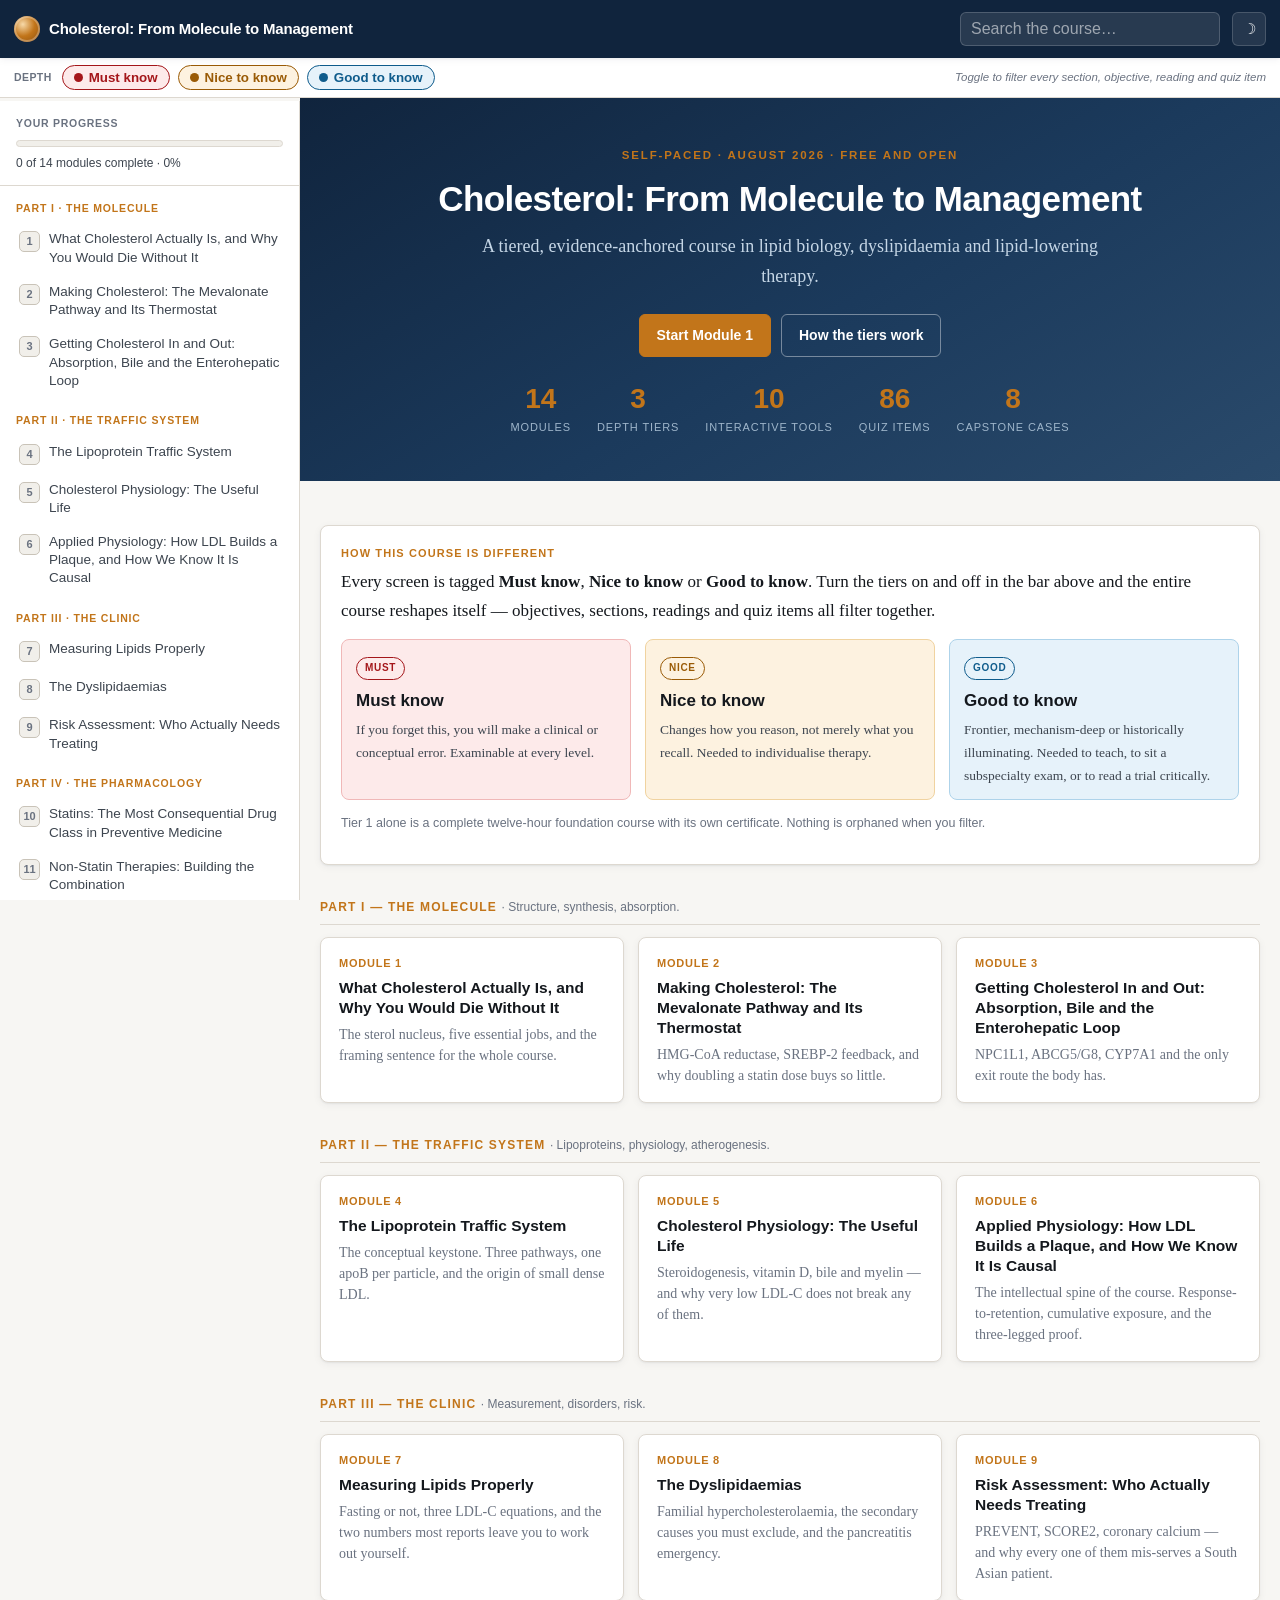
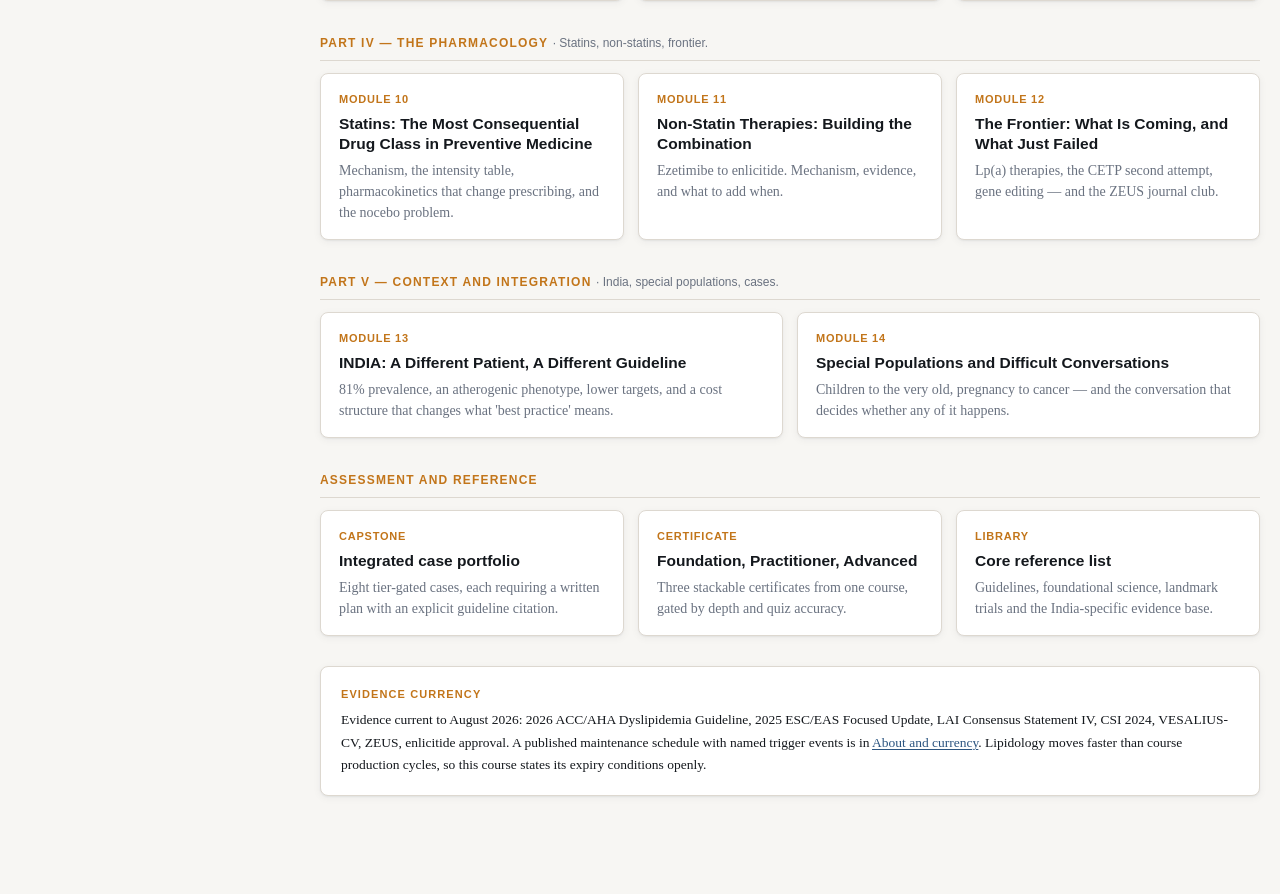
==== index.html @ 5ceced8b "Publish cholesterol MOOC" ====
<!DOCTYPE html>
<html lang="en" data-theme="light">
<head>
<meta charset="utf-8">
<meta name="viewport" content="width=device-width, initial-scale=1, viewport-fit=cover">
<title>Cholesterol: From Molecule to Management</title>
<meta name="description" content="A tiered, evidence-anchored course in lipid biology, dyslipidaemia and lipid-lowering therapy. Global core with a dedicated India module. Evidence current to August 2026.">
<meta name="theme-color" content="#10243d" media="(prefers-color-scheme: light)">
<meta name="theme-color" content="#0b1622" media="(prefers-color-scheme: dark)">

<!-- Installable web app -->
<link rel="manifest" href="manifest.webmanifest">
<meta name="mobile-web-app-capable" content="yes">
<meta name="apple-mobile-web-app-capable" content="yes">
<meta name="apple-mobile-web-app-status-bar-style" content="black-translucent">
<meta name="apple-mobile-web-app-title" content="Cholesterol">
<link rel="apple-touch-icon" href="icon.svg">

<!-- Open Graph: makes shared links render properly in WhatsApp, Telegram, LinkedIn -->
<meta property="og:type" content="website">
<meta property="og:title" content="Cholesterol: From Molecule to Management">
<meta property="og:description" content="From the mevalonate pathway to the 2026 ACC/AHA guideline. Three depth tiers in one course. Free, open, works offline.">
<meta name="twitter:card" content="summary">

<link rel="icon" href="icon.svg" type="image/svg+xml">
<link rel="stylesheet" href="assets/style.css">
</head>
<body>

<header class="hdr">
  <button class="icon-btn" id="menuBtn" aria-label="Open course menu">&#9776;</button>
  <a class="hdr-brand" href="#/">
    <span class="mark" aria-hidden="true"></span>
    <span class="full">Cholesterol: From Molecule to Management</span>
    <span class="abbr">Cholesterol</span>
  </a>
  <span class="hdr-spacer"></span>
  <div class="hdr-search">
    <input type="search" id="search" placeholder="Search the course…" aria-label="Search the course" autocomplete="off">
    <div class="search-results" id="searchResults"></div>
  </div>
  <button class="icon-btn" id="themeBtn" aria-label="Toggle dark mode">&#9789;</button>
</header>

<div class="tierbar" id="tierbar"></div>

<div class="scrim" id="scrim"></div>

<div class="shell">
  <nav class="sidebar" id="sidebar" aria-label="Course navigation"></nav>
  <main class="main" id="main">
    <div class="wrap"><p class="muted">Loading course…</p></div>
  </main>
</div>

<button class="fab" id="topBtn" aria-label="Back to top" title="Back to top">&#8593;</button>

<div id="installBar" role="dialog" aria-label="Install this course">
  <span class="txt"><b>Install for offline study</b><span>Add to your home screen — works without data</span></span>
  <button class="go" id="installGo">Install</button>
  <button class="no" id="installNo" aria-label="Dismiss">&times;</button>
</div>

<noscript>
  <div style="padding:30px;max-width:700px;margin:0 auto;font-family:Georgia,serif">
    <h2>JavaScript is required</h2>
    <p>This course uses JavaScript for the depth tiers, quizzes, interactive tools and progress tracking. Everything runs locally in your browser — nothing is uploaded anywhere. Please enable JavaScript and reload.</p>
  </div>
</noscript>

<script src="assets/content-a.js"></script>
<script src="assets/content-b.js"></script>
<script src="assets/course.js"></script>
<script src="assets/tools.js"></script>
<script src="assets/app.js"></script>
</body>
</html>
---- assets/style.css ----
/* ==========================================================================
   CHOLESTEROL: FROM MOLECULE TO MANAGEMENT
   Self-hosted MOOC platform stylesheet
   No external dependencies. No web fonts. Mobile-first. Print-aware.
   ========================================================================== */

:root {
  /* Brand */
  --navy:        #10243d;
  --navy-2:      #1b3a5c;
  --navy-3:      #2c5580;
  --accent:      #c2751a;
  --accent-soft: #f5e3cb;

  /* Tiers */
  --t1:      #a4161a;  --t1-bg: #fdeaea;  --t1-br: #f0b8b8;
  --t2:      #9a5b06;  --t2-bg: #fdf2e0;  --t2-br: #f0d3a0;
  --t3:      #0f5c8c;  --t3-bg: #e6f2fa;  --t3-br: #aed3ea;

  /* Lipoprotein visual language — used identically in every figure */
  --lp-cm:   #d97706;
  --lp-vldl: #ea580c;
  --lp-idl:  #9333ea;
  --lp-ldl:  #dc2626;
  --lp-hdl:  #15803d;
  --lp-lpa:  #6d28d9;

  /* Surface */
  --bg:        #f7f6f3;
  --surface:   #ffffff;
  --surface-2: #f1efea;
  --border:    #ddd8d0;
  --border-2:  #c9c3b8;

  /* Text */
  --ink:      #14181d;
  --ink-2:    #3d454f;
  --ink-3:    #6a7280;

  --ok:   #15803d;
  --warn: #b45309;
  --err:  #b91c1c;

  --serif: Georgia, 'Iowan Old Style', 'Times New Roman', serif;
  --sans:  -apple-system, BlinkMacSystemFont, 'Segoe UI', Roboto, 'Helvetica Neue', Arial, sans-serif;
  --mono:  ui-monospace, 'SF Mono', Menlo, Consolas, 'Liberation Mono', monospace;

  --shadow:   0 1px 2px rgba(16,36,61,.06), 0 2px 8px rgba(16,36,61,.05);
  --shadow-2: 0 4px 16px rgba(16,36,61,.10);
  --radius: 8px;
  --sidebar-w: 300px;
  --header-h: 58px;
}

[data-theme="dark"] {
  --navy: #0b1622; --navy-2: #14273c; --navy-3: #2b4d73;
  --accent: #e0973f; --accent-soft: #3a2c17;
  --t1: #ff8a8f; --t1-bg: #2e1416; --t1-br: #5c2226;
  --t2: #e9a748; --t2-bg: #2c2010; --t2-br: #5a411d;
  --t3: #6fbbe8; --t3-bg: #10222e; --t3-br: #1f4560;
  --bg: #0d1218; --surface: #151c25; --surface-2: #1c2530;
  --border: #2a3542; --border-2: #3b4757;
  --ink: #e8ecf1; --ink-2: #b5bec9; --ink-3: #838e9c;
  --ok: #5cc98a; --warn: #e9a748; --err: #ff8a8f;
  --shadow: 0 1px 2px rgba(0,0,0,.4); --shadow-2: 0 4px 16px rgba(0,0,0,.5);
}

/* ---------- Reset ---------- */
*, *::before, *::after { box-sizing: border-box; }
html { -webkit-text-size-adjust: 100%; scroll-behavior: smooth; }
body {
  margin: 0; background: var(--bg); color: var(--ink);
  font-family: var(--serif); font-size: 17px; line-height: 1.68;
  -webkit-font-smoothing: antialiased;
}
img, svg { max-width: 100%; height: auto; }
a { color: var(--navy-3); text-decoration-thickness: 1px; text-underline-offset: 2px; }
a:hover { color: var(--accent); }
[data-theme="dark"] a { color: #7fb8e8; }

/* ---------- Header ---------- */
.hdr {
  position: sticky; top: 0; z-index: 200; height: var(--header-h);
  background: var(--navy); color: #fff;
  display: flex; align-items: center; gap: 12px; padding: 0 14px;
  box-shadow: 0 1px 0 rgba(255,255,255,.08), var(--shadow);
}
.hdr-brand {
  font-family: var(--sans); font-weight: 700; font-size: 15px;
  letter-spacing: -.2px; color: #fff; text-decoration: none;
  display: flex; align-items: center; gap: 9px; white-space: nowrap;
}
.hdr-brand:hover { color: #fff; }
.hdr-brand .mark {
  width: 26px; height: 26px; border-radius: 50%; flex: none;
  background: radial-gradient(circle at 34% 32%, #f7d9a8 0%, var(--accent) 48%, #8a4d0c 100%);
  box-shadow: inset 0 0 0 2px rgba(255,255,255,.28);
}
.hdr-brand .full { display: none; }
@media (min-width: 720px) { .hdr-brand .full { display: inline; } .hdr-brand .abbr { display: none; } }
.hdr-spacer { flex: 1 1 auto; }

.icon-btn {
  background: rgba(255,255,255,.09); color: #fff; border: 1px solid rgba(255,255,255,.16);
  border-radius: 6px; width: 34px; height: 34px; cursor: pointer;
  display: inline-flex; align-items: center; justify-content: center;
  font-size: 15px; font-family: var(--sans); flex: none;
}
.icon-btn:hover { background: rgba(255,255,255,.2); }
#menuBtn { display: inline-flex; }
@media (min-width: 1040px) { #menuBtn { display: none; } }

.hdr-search {
  position: relative; display: none; flex: 0 1 260px;
}
@media (min-width: 860px) { .hdr-search { display: block; } }
.hdr-search input {
  width: 100%; height: 34px; border-radius: 6px; padding: 0 10px;
  background: rgba(255,255,255,.1); border: 1px solid rgba(255,255,255,.18);
  color: #fff; font-family: var(--sans); font-size: 13.5px;
}
.hdr-search input::placeholder { color: rgba(255,255,255,.55); }
.hdr-search input:focus { outline: 2px solid var(--accent); background: rgba(255,255,255,.16); }

.search-results {
  position: absolute; top: 40px; left: 0; right: 0; max-height: 60vh; overflow-y: auto;
  background: var(--surface); border: 1px solid var(--border); border-radius: var(--radius);
  box-shadow: var(--shadow-2); display: none; z-index: 300;
}
.search-results.on { display: block; }
.sr-item { display: block; padding: 9px 12px; border-bottom: 1px solid var(--border);
  font-family: var(--sans); font-size: 13px; color: var(--ink); text-decoration: none; }
.sr-item:hover { background: var(--surface-2); color: var(--ink); }
.sr-item b { color: var(--navy-3); display: block; font-size: 12px; }
[data-theme="dark"] .sr-item b { color: #7fb8e8; }
.sr-empty { padding: 14px; font-family: var(--sans); font-size: 13px; color: var(--ink-3); }

/* ---------- Tier switch ---------- */
.tierbar {
  position: sticky; top: var(--header-h); z-index: 190;
  background: var(--surface); border-bottom: 1px solid var(--border);
  padding: 7px 14px; display: flex; align-items: center; gap: 8px;
  flex-wrap: wrap; font-family: var(--sans); font-size: 12.5px;
}
.tierbar .lbl { color: var(--ink-3); font-weight: 600; letter-spacing: .04em;
  text-transform: uppercase; font-size: 10.5px; margin-right: 2px; }
.tier-toggle {
  display: inline-flex; align-items: center; gap: 6px; cursor: pointer;
  padding: 4px 11px; border-radius: 999px; border: 1.5px solid var(--border-2);
  background: var(--surface); color: var(--ink-3); font-weight: 600; user-select: none;
  transition: all .12s;
}
.tier-toggle .dot { width: 9px; height: 9px; border-radius: 50%; background: currentColor; opacity: .35; }
.tier-toggle:hover { border-color: var(--ink-3); }
.tier-toggle[aria-pressed="true"] .dot { opacity: 1; }
.tier-toggle[data-tier="1"][aria-pressed="true"] { color: var(--t1); border-color: var(--t1); background: var(--t1-bg); }
.tier-toggle[data-tier="2"][aria-pressed="true"] { color: var(--t2); border-color: var(--t2); background: var(--t2-bg); }
.tier-toggle[data-tier="3"][aria-pressed="true"] { color: var(--t3); border-color: var(--t3); background: var(--t3-bg); }
.tier-hint { color: var(--ink-3); font-size: 11.5px; margin-left: auto; font-style: italic; }
@media (max-width: 620px) { .tier-hint { display: none; } }

/* ---------- Layout ---------- */
.shell { display: flex; align-items: flex-start; }

.sidebar {
  width: var(--sidebar-w); flex: none; background: var(--surface);
  border-right: 1px solid var(--border);
  position: sticky; top: calc(var(--header-h) + 43px);
  height: calc(100vh - var(--header-h) - 43px); overflow-y: auto;
  font-family: var(--sans); font-size: 13.5px; padding-bottom: 40px;
}
@media (max-width: 1039px) {
  .sidebar {
    position: fixed; top: 0; left: 0; height: 100vh; z-index: 400;
    transform: translateX(-100%); transition: transform .22s ease;
    box-shadow: var(--shadow-2); padding-top: 10px;
  }
  .sidebar.open { transform: translateX(0); }
  .scrim { position: fixed; inset: 0; background: rgba(0,0,0,.45); z-index: 390; display: none; }
  .scrim.on { display: block; }
}

.sb-progress { padding: 14px 16px 12px; border-bottom: 1px solid var(--border); }
.sb-progress .pt { font-size: 10.5px; text-transform: uppercase; letter-spacing: .07em;
  color: var(--ink-3); font-weight: 700; margin-bottom: 7px; }
.bar { height: 7px; background: var(--surface-2); border-radius: 99px; overflow: hidden; border: 1px solid var(--border); }
.bar > i { display: block; height: 100%; background: linear-gradient(90deg, var(--navy-3), var(--accent)); width: 0; transition: width .35s; }
.sb-progress .pn { font-size: 12px; color: var(--ink-2); margin-top: 6px; }

.sb-part { padding: 14px 16px 5px; font-size: 10.5px; font-weight: 700;
  text-transform: uppercase; letter-spacing: .08em; color: var(--accent); }
.sb-link {
  display: flex; gap: 9px; align-items: flex-start; padding: 8px 16px;
  color: var(--ink-2); text-decoration: none; border-left: 3px solid transparent; line-height: 1.35;
}
.sb-link:hover { background: var(--surface-2); color: var(--ink); }
.sb-link.active { background: var(--surface-2); border-left-color: var(--accent); color: var(--ink); font-weight: 600; }
.sb-num {
  flex: none; width: 21px; height: 21px; border-radius: 5px; background: var(--surface-2);
  border: 1px solid var(--border-2); font-size: 11px; font-weight: 700; color: var(--ink-3);
  display: grid; place-items: center; margin-top: 1px;
}
.sb-link.done .sb-num { background: var(--ok); border-color: var(--ok); color: #fff; }
.sb-link.active .sb-num { background: var(--navy); border-color: var(--navy); color: #fff; }
.sb-foot { padding: 16px; border-top: 1px solid var(--border); margin-top: 10px; }

.main { flex: 1 1 auto; min-width: 0; padding: 0 0 80px; }
.wrap { max-width: 820px; margin: 0 auto; padding: 26px 20px 0; }
.wrap-wide { max-width: 1120px; }

/* ---------- Typography ---------- */
h1, h2, h3, h4 { font-family: var(--sans); line-height: 1.24; color: var(--ink); }
h1 { font-size: clamp(25px, 4.4vw, 35px); font-weight: 800; letter-spacing: -.6px; margin: .2em 0 .3em; }
h2 { font-size: clamp(19px, 3vw, 23px); font-weight: 700; letter-spacing: -.3px;
  margin: 2em 0 .55em; padding-bottom: .3em; border-bottom: 2px solid var(--border); }
h3 { font-size: 16.5px; font-weight: 700; margin: 1.7em 0 .45em; }
h4 { font-size: 14px; font-weight: 700; margin: 1.3em 0 .35em;
  text-transform: uppercase; letter-spacing: .05em; color: var(--ink-3); }
p { margin: 0 0 1.05em; }
ul, ol { margin: 0 0 1.05em; padding-left: 1.4em; }
li { margin-bottom: .38em; }
strong { color: var(--ink); font-weight: 700; }
code { font-family: var(--mono); font-size: .87em; background: var(--surface-2);
  padding: 1px 5px; border-radius: 4px; border: 1px solid var(--border); }
.lede { font-size: 19px; color: var(--ink-2); line-height: 1.6; }
.eyebrow { font-family: var(--sans); font-size: 11px; font-weight: 700; letter-spacing: .1em;
  text-transform: uppercase; color: var(--accent); margin-bottom: 6px; }

/* ---------- Cards & callouts ---------- */
.card { background: var(--surface); border: 1px solid var(--border);
  border-radius: var(--radius); padding: 18px 20px; margin: 18px 0; box-shadow: var(--shadow); }

.hook {
  background: var(--navy); color: #eef3f8; border-radius: var(--radius);
  padding: 20px 22px; margin: 20px 0 26px; position: relative; border: none;
}
.hook .eyebrow { color: var(--accent); }
.hook p { margin: 0; font-size: 18px; font-style: italic; line-height: 1.55; color: #eef3f8; }

.keybox {
  border-left: 4px solid var(--accent); background: var(--accent-soft);
  padding: 14px 18px; margin: 18px 0; border-radius: 0 var(--radius) var(--radius) 0;
}
.keybox p:last-child { margin-bottom: 0; }
.keybox .eyebrow { color: #8a4d0c; }
[data-theme="dark"] .keybox .eyebrow { color: var(--accent); }

.unknown {
  border: 1px dashed var(--border-2); background: var(--surface-2);
  padding: 14px 18px; border-radius: var(--radius); margin: 24px 0;
}
.unknown .eyebrow { color: var(--ink-3); }
.unknown p { margin: 0; font-style: italic; color: var(--ink-2); }

/* ---------- Tier blocks ---------- */
.tierblock {
  border: 1px solid var(--border); border-radius: var(--radius);
  margin: 16px 0; overflow: hidden; background: var(--surface);
}
.tierblock.hide { display: none; }
.tb-head {
  display: flex; align-items: center; gap: 10px; padding: 10px 15px; cursor: pointer;
  font-family: var(--sans); font-size: 13px; font-weight: 700; user-select: none;
  border-bottom: 1px solid transparent;
}
.tierblock.open .tb-head { border-bottom-color: var(--border); }
.tb-head .caret { margin-left: auto; transition: transform .18s; font-size: 11px; opacity: .6; }
.tierblock.open .tb-head .caret { transform: rotate(90deg); }
.tb-body { padding: 15px 18px 4px; display: none; }
.tierblock.open .tb-body { display: block; }

.tierblock[data-tier="1"] .tb-head { background: var(--t1-bg); color: var(--t1); }
.tierblock[data-tier="1"] { border-color: var(--t1-br); }
.tierblock[data-tier="2"] .tb-head { background: var(--t2-bg); color: var(--t2); }
.tierblock[data-tier="2"] { border-color: var(--t2-br); }
.tierblock[data-tier="3"] .tb-head { background: var(--t3-bg); color: var(--t3); }
.tierblock[data-tier="3"] { border-color: var(--t3-br); }

.badge {
  display: inline-flex; align-items: center; gap: 5px; font-family: var(--sans);
  font-size: 10px; font-weight: 800; letter-spacing: .07em; text-transform: uppercase;
  padding: 2px 8px; border-radius: 99px; border: 1.5px solid currentColor; white-space: nowrap;
}
.badge.t1 { color: var(--t1); background: var(--t1-bg); }
.badge.t2 { color: var(--t2); background: var(--t2-bg); }
.badge.t3 { color: var(--t3); background: var(--t3-bg); }

.obj-list { list-style: none; padding: 0; }
.obj-list li { display: flex; gap: 10px; align-items: flex-start; margin-bottom: .6em; }
.obj-list li.hide { display: none; }

/* ---------- Tables ---------- */
.tablewrap { overflow-x: auto; margin: 18px 0; border: 1px solid var(--border);
  border-radius: var(--radius); background: var(--surface); -webkit-overflow-scrolling: touch; }
table { border-collapse: collapse; width: 100%; font-family: var(--sans); font-size: 13.5px; }
th, td { padding: 9px 12px; text-align: left; border-bottom: 1px solid var(--border); vertical-align: top; }
th { background: var(--surface-2); font-weight: 700; font-size: 12px;
  text-transform: uppercase; letter-spacing: .04em; color: var(--ink-2); position: sticky; top: 0; }
tbody tr:last-child td { border-bottom: none; }
tbody tr:hover { background: var(--surface-2); }
td.num { font-variant-numeric: tabular-nums; white-space: nowrap; }

/* ---------- Quiz ---------- */
.quiz { background: var(--surface); border: 1px solid var(--border);
  border-radius: var(--radius); padding: 18px 20px; margin: 18px 0; box-shadow: var(--shadow); }
.quiz.hide { display: none; }
.q-stem { font-weight: 600; margin: 0 0 12px; }
.q-opts { list-style: none; padding: 0; margin: 0; }
.q-opt {
  display: flex; gap: 10px; align-items: flex-start; padding: 10px 13px; margin-bottom: 7px;
  border: 1.5px solid var(--border); border-radius: 6px; cursor: pointer;
  font-family: var(--sans); font-size: 14.5px; background: var(--surface); transition: all .12s;
}
.q-opt:hover { border-color: var(--navy-3); background: var(--surface-2); }
.q-opt .key { flex: none; width: 22px; height: 22px; border-radius: 4px; background: var(--surface-2);
  border: 1px solid var(--border-2); display: grid; place-items: center; font-size: 11.5px; font-weight: 700; }
.q-opt.correct { border-color: var(--ok); background: rgba(21,128,61,.09); }
.q-opt.correct .key { background: var(--ok); border-color: var(--ok); color: #fff; }
.q-opt.wrong { border-color: var(--err); background: rgba(185,28,28,.08); }
.q-opt.wrong .key { background: var(--err); border-color: var(--err); color: #fff; }
.q-opt.locked { cursor: default; }
.q-fb { margin-top: 6px; padding: 10px 13px; border-radius: 6px; font-family: var(--sans);
  font-size: 13.5px; line-height: 1.55; display: none; }
.q-fb.on { display: block; }
.q-fb.good { background: rgba(21,128,61,.1); border-left: 3px solid var(--ok); }
.q-fb.bad { background: rgba(185,28,28,.08); border-left: 3px solid var(--err); }
.q-meta { display: flex; align-items: center; gap: 9px; margin-bottom: 10px; }
.q-count { font-family: var(--sans); font-size: 11.5px; color: var(--ink-3); font-weight: 600; }

/* ---------- Buttons ---------- */
.btn {
  display: inline-flex; align-items: center; justify-content: center; gap: 7px;
  font-family: var(--sans); font-size: 14px; font-weight: 600; padding: 9px 17px;
  border-radius: 6px; border: 1.5px solid var(--navy); background: var(--navy); color: #fff;
  cursor: pointer; text-decoration: none; transition: all .12s;
}
.btn:hover { background: var(--navy-2); border-color: var(--navy-2); color: #fff; }
.btn.ghost { background: transparent; color: var(--ink); border-color: var(--border-2); }
.btn.ghost:hover { background: var(--surface-2); color: var(--ink); border-color: var(--ink-3); }
.btn.accent { background: var(--accent); border-color: var(--accent); }
.btn.accent:hover { background: #a86315; border-color: #a86315; }
.btn.sm { font-size: 12.5px; padding: 6px 12px; }
.btn:disabled { opacity: .45; cursor: not-allowed; }
.btnrow { display: flex; gap: 10px; flex-wrap: wrap; align-items: center; margin: 20px 0; }

/* ---------- Tools ---------- */
.tool { background: var(--surface); border: 2px solid var(--navy-3);
  border-radius: var(--radius); margin: 24px 0; overflow: hidden; }
.tool-head { background: var(--navy); color: #fff; padding: 11px 18px;
  font-family: var(--sans); font-weight: 700; font-size: 14px;
  display: flex; align-items: center; gap: 9px; }
.tool-head .tag { font-size: 10px; letter-spacing: .08em; text-transform: uppercase;
  background: rgba(255,255,255,.16); padding: 2px 7px; border-radius: 99px; margin-left: auto; }
.tool-body { padding: 18px; }
.fields { display: grid; grid-template-columns: repeat(auto-fit, minmax(140px, 1fr)); gap: 12px; margin-bottom: 16px; }
.field label { display: block; font-family: var(--sans); font-size: 11.5px; font-weight: 700;
  text-transform: uppercase; letter-spacing: .04em; color: var(--ink-3); margin-bottom: 4px; }
.field input, .field select {
  width: 100%; padding: 8px 10px; border: 1.5px solid var(--border-2); border-radius: 6px;
  font-family: var(--sans); font-size: 15px; background: var(--surface); color: var(--ink);
  font-variant-numeric: tabular-nums;
}
.field input:focus, .field select:focus { outline: none; border-color: var(--navy-3); box-shadow: 0 0 0 3px rgba(44,85,128,.16); }
.out { background: var(--surface-2); border: 1px solid var(--border); border-radius: 6px; padding: 14px 16px; margin-top: 14px; }
.out-grid { display: grid; grid-template-columns: repeat(auto-fit, minmax(130px, 1fr)); gap: 12px; }
.stat { text-align: center; padding: 10px 6px; background: var(--surface); border: 1px solid var(--border); border-radius: 6px; }
.stat .k { font-family: var(--sans); font-size: 10.5px; font-weight: 700; text-transform: uppercase;
  letter-spacing: .05em; color: var(--ink-3); margin-bottom: 3px; }
.stat .v { font-family: var(--sans); font-size: 22px; font-weight: 800; font-variant-numeric: tabular-nums; color: var(--navy-3); line-height: 1.1; }
[data-theme="dark"] .stat .v { color: #7fb8e8; }
.stat .u { font-size: 11px; color: var(--ink-3); font-family: var(--sans); }
.stat.hi .v { color: var(--err); }
.stat.ok .v { color: var(--ok); }
.note { font-family: var(--sans); font-size: 12.5px; color: var(--ink-3); line-height: 1.5; margin-top: 10px; }
.flag { font-family: var(--sans); font-size: 13px; padding: 9px 12px; border-radius: 6px; margin-top: 10px; }
.flag.warn { background: rgba(180,83,9,.11); border-left: 3px solid var(--warn); color: var(--ink); }
.flag.err  { background: rgba(185,28,28,.09); border-left: 3px solid var(--err); color: var(--ink); }
.flag.ok   { background: rgba(21,128,61,.1); border-left: 3px solid var(--ok); color: var(--ink); }

.checkgrid { display: grid; grid-template-columns: repeat(auto-fit, minmax(210px, 1fr)); gap: 8px; }
.chk { display: flex; gap: 9px; align-items: flex-start; padding: 9px 11px; border: 1.5px solid var(--border);
  border-radius: 6px; cursor: pointer; font-family: var(--sans); font-size: 13.5px; background: var(--surface); }
.chk:hover { border-color: var(--navy-3); }
.chk.on { border-color: var(--navy-3); background: var(--surface-2); }
.chk input { margin-top: 3px; flex: none; }
.chk .sub { display: block; font-size: 11.5px; color: var(--ink-3); }

/* ---------- Module page furniture ---------- */
.mod-head { border-bottom: 3px solid var(--navy); padding-bottom: 16px; margin-bottom: 4px; }
.mod-meta { display: flex; gap: 8px; flex-wrap: wrap; align-items: center;
  font-family: var(--sans); font-size: 12px; color: var(--ink-3); margin-top: 10px; }
.pill { background: var(--surface-2); border: 1px solid var(--border); padding: 3px 10px;
  border-radius: 99px; font-weight: 600; }

.nav-foot { display: flex; gap: 12px; justify-content: space-between;
  margin-top: 46px; padding-top: 22px; border-top: 1px solid var(--border); }
.nav-foot a { flex: 1 1 0; text-decoration: none; padding: 13px 16px; border: 1px solid var(--border);
  border-radius: var(--radius); background: var(--surface); font-family: var(--sans); color: var(--ink); }
.nav-foot a:hover { border-color: var(--navy-3); background: var(--surface-2); color: var(--ink); }
.nav-foot .dir { font-size: 10.5px; text-transform: uppercase; letter-spacing: .07em; color: var(--ink-3); font-weight: 700; }
.nav-foot .ttl { font-weight: 600; font-size: 14px; margin-top: 2px; }
.nav-foot .next { text-align: right; }

.readings { list-style: none; padding: 0; }
.readings li { display: flex; gap: 10px; align-items: flex-start; padding: 9px 0; border-bottom: 1px solid var(--border); }
.readings li.hide { display: none; }
.readings .why { display: block; font-size: 13px; color: var(--ink-3); font-family: var(--sans); }

/* ---------- Home ---------- */
.hero { background: linear-gradient(150deg, var(--navy) 0%, var(--navy-2) 55%, #2a4a6b 100%);
  color: #fff; padding: 48px 20px 44px; text-align: center; }
.hero h1 { color: #fff; max-width: 900px; margin: 0 auto .3em; }
.hero .sub { color: #c5d6e6; font-size: 18px; max-width: 660px; margin: 0 auto 22px; }
.hero .kicker { font-family: var(--sans); font-size: 11.5px; letter-spacing: .16em;
  text-transform: uppercase; color: var(--accent); font-weight: 700; margin-bottom: 12px; }
.hero-stats { display: flex; gap: 26px; justify-content: center; flex-wrap: wrap; margin-top: 28px; }
.hero-stats .hs { text-align: center; }
.hero-stats .n { font-family: var(--sans); font-size: 28px; font-weight: 800; color: var(--accent); line-height: 1; }
.hero-stats .l { font-family: var(--sans); font-size: 11px; text-transform: uppercase;
  letter-spacing: .08em; color: #9fb6cb; margin-top: 5px; }

.grid { display: grid; gap: 14px; }
.grid.g3 { grid-template-columns: repeat(auto-fit, minmax(250px, 1fr)); }
.grid.g2 { grid-template-columns: repeat(auto-fit, minmax(300px, 1fr)); }

.modcard { display: block; background: var(--surface); border: 1px solid var(--border);
  border-radius: var(--radius); padding: 16px 18px; text-decoration: none; color: var(--ink);
  box-shadow: var(--shadow); transition: all .14s; position: relative; }
.modcard:hover { transform: translateY(-2px); box-shadow: var(--shadow-2); border-color: var(--navy-3); color: var(--ink); }
.modcard .n { font-family: var(--sans); font-size: 11px; font-weight: 700; letter-spacing: .07em;
  text-transform: uppercase; color: var(--accent); }
.modcard .t { font-family: var(--sans); font-weight: 700; font-size: 15.5px; margin: 5px 0 6px; line-height: 1.3; }
.modcard .d { font-size: 14px; color: var(--ink-3); line-height: 1.5; }
.modcard .tick { position: absolute; top: 13px; right: 14px; width: 20px; height: 20px;
  border-radius: 50%; background: var(--ok); color: #fff; display: none; place-items: center; font-size: 12px; }
.modcard.done .tick { display: grid; }

.part-hd { font-family: var(--sans); font-size: 12px; font-weight: 800; letter-spacing: .1em;
  text-transform: uppercase; color: var(--accent); margin: 32px 0 12px;
  padding-bottom: 7px; border-bottom: 1px solid var(--border); }

/* ---------- Certificate ---------- */
.cert { background: #fffdf8; color: #10243d; border: 3px double #10243d; padding: 42px 36px;
  text-align: center; font-family: var(--serif); margin: 20px 0; }
.cert .ct { font-family: var(--sans); font-size: 11px; letter-spacing: .3em; text-transform: uppercase; color: #c2751a; }
.cert h2 { border: none; font-size: 30px; margin: 12px 0 4px; color: #10243d; }
.cert .nm { font-size: 27px; font-style: italic; margin: 22px 0 6px; border-bottom: 1px solid #c9c3b8;
  display: inline-block; padding: 0 34px 5px; min-width: 260px; }
.cert .dt { font-family: var(--sans); font-size: 12px; color: #6a7280; margin-top: 22px; }

/* ---------- Misc ---------- */
.hide { display: none !important; }
.muted { color: var(--ink-3); }
.small { font-size: 13.5px; }
.center { text-align: center; }
hr { border: none; border-top: 1px solid var(--border); margin: 30px 0; }
.toast { position: fixed; bottom: 20px; left: 50%; transform: translateX(-50%) translateY(80px);
  background: var(--navy); color: #fff; padding: 11px 20px; border-radius: 99px;
  font-family: var(--sans); font-size: 13.5px; box-shadow: var(--shadow-2); z-index: 500;
  transition: transform .25s; }
.toast.on { transform: translateX(-50%) translateY(0); }

.figure { margin: 22px 0; text-align: center; }
.figure svg { max-width: 100%; }
.figure figcaption { font-family: var(--sans); font-size: 12.5px; color: var(--ink-3); margin-top: 8px; }

/* ==========================================================================
   ON THIS PAGE — in-module jump list
   ========================================================================== */
.otp { border: 1px solid var(--border); border-radius: var(--radius); background: var(--surface);
  margin: 20px 0; overflow: hidden; }
.otp > summary { padding: 11px 16px; cursor: pointer; font-family: var(--sans);
  font-size: 13px; font-weight: 700; color: var(--ink-2); background: var(--surface-2);
  list-style: none; display: flex; align-items: center; gap: 8px; }
.otp > summary::-webkit-details-marker { display: none; }
.otp > summary::after { content: '▾'; margin-left: auto; opacity: .55; transition: transform .18s; }
.otp[open] > summary::after { transform: rotate(180deg); }
.otp ol { margin: 0; padding: 10px 16px 12px 34px; }
.otp li { margin-bottom: .3em; }
.otp a { font-family: var(--sans); font-size: 13.5px; color: var(--ink-2); text-decoration: none; }
.otp a:hover { color: var(--accent); text-decoration: underline; }
.otp .bd { display: inline-block; width: 34px; font-size: 9px; font-weight: 800;
  letter-spacing: .05em; margin-right: 6px; }
.otp .b1 { color: var(--t1); } .otp .b2 { color: var(--t2); } .otp .b3 { color: var(--t3); }

/* ==========================================================================
   FLOATING CONTROLS — back to top, install
   ========================================================================== */
.fab {
  position: fixed; right: 16px; bottom: calc(16px + env(safe-area-inset-bottom, 0px));
  width: 46px; height: 46px; border-radius: 50%; z-index: 150;
  background: var(--navy); color: #fff; border: none; cursor: pointer;
  box-shadow: var(--shadow-2); font-size: 19px; line-height: 1;
  display: none; align-items: center; justify-content: center;
  opacity: 0; transform: translateY(10px); transition: opacity .2s, transform .2s;
}
.fab.show { display: flex; opacity: 1; transform: translateY(0); }
.fab:active { background: var(--navy-2); }

#installBar {
  position: fixed; left: 12px; right: 12px; bottom: calc(12px + env(safe-area-inset-bottom, 0px));
  z-index: 160; background: var(--navy); color: #fff; border-radius: 10px;
  padding: 12px 14px; box-shadow: var(--shadow-2); display: none;
  align-items: center; gap: 12px; font-family: var(--sans); font-size: 13.5px;
}
#installBar.show { display: flex; }
#installBar .txt { flex: 1 1 auto; line-height: 1.35; }
#installBar .txt b { display: block; font-size: 14px; }
#installBar .txt span { opacity: .8; font-size: 12px; }
#installBar button { flex: none; border: none; border-radius: 6px; cursor: pointer;
  font-family: var(--sans); font-weight: 700; font-size: 13px; padding: 8px 13px; }
#installBar .go { background: var(--accent); color: #fff; }
#installBar .no { background: transparent; color: rgba(255,255,255,.65); padding: 8px 4px; }

.offline-note { font-family: var(--sans); font-size: 12px; color: var(--ink-3);
  text-align: center; padding: 8px; }

/* ==========================================================================
   MOBILE HARDENING
   ========================================================================== */

/* iOS zooms the page whenever a focused input is under 16px. Never go below. */
.field input, .field select, #sbSearch, .hdr-search input { font-size: 16px; }

/* Notch and home-indicator safe areas */
.hdr { padding-left: max(14px, env(safe-area-inset-left)); padding-right: max(14px, env(safe-area-inset-right)); }
.main { padding-bottom: calc(80px + env(safe-area-inset-bottom, 0px)); }

/* Sidebar search — hidden on desktop, shown inside the drawer on mobile */
.sb-search { display: none; padding: 12px 14px 4px; }
.sb-search input { width: 100%; height: 40px; border-radius: 8px; padding: 0 12px;
  border: 1.5px solid var(--border-2); background: var(--surface); color: var(--ink);
  font-family: var(--sans); }
.sb-close { display: none; }

@media (max-width: 1039px) {
  .sb-search { display: block; }
  .sb-close { display: flex; align-items: center; justify-content: space-between;
    padding: 12px 14px 4px; font-family: var(--sans); font-weight: 800; font-size: 12px;
    letter-spacing: .08em; text-transform: uppercase; color: var(--ink-3); }
  .sb-close button { background: var(--surface-2); border: 1px solid var(--border-2);
    border-radius: 6px; width: 30px; height: 30px; font-size: 15px; cursor: pointer; color: var(--ink); }
  .sidebar { width: min(88vw, 340px); }
}

@media (max-width: 720px) {
  body { font-size: 16.5px; }

  /* Comfortable thumb targets throughout */
  .tier-toggle { padding: 8px 13px; font-size: 13px; }
  .tierbar { padding: 8px 12px; gap: 6px; }
  .sb-link { padding: 11px 16px; }
  .q-opt { padding: 13px 14px; }
  .btn { padding: 11px 18px; }
  .icon-btn { width: 38px; height: 38px; }
  .chk { padding: 12px 13px; }
  .otp > summary { padding: 13px 16px; }
  .tb-head { padding: 13px 15px; }

  .wrap { padding: 20px 15px 0; }
  h1 { font-size: 25px; }
  .hero { padding: 34px 16px 30px; }
  .hero .sub { font-size: 16.5px; }
  .hero-stats { gap: 18px; }
  .hero-stats .n { font-size: 23px; }
  .lede { font-size: 17px; }
  .hook p { font-size: 16.5px; }
  .cert { padding: 26px 18px; }
  .cert h2 { font-size: 22px; }
  .cert .nm { font-size: 21px; padding: 0 12px 5px; min-width: 0; }

  /* Stack the previous/next footer so both targets are full width */
  .nav-foot { flex-direction: column; }
  .nav-foot .next { text-align: left; }

  /* Tables: make the horizontal scroll discoverable rather than hidden */
  .tablewrap { position: relative; }
  .tablewrap::after {
    content: 'swipe →'; position: absolute; top: 6px; right: 8px;
    font-family: var(--sans); font-size: 9.5px; letter-spacing: .06em; text-transform: uppercase;
    color: var(--ink-3); background: var(--surface); padding: 2px 6px; border-radius: 4px;
    border: 1px solid var(--border); pointer-events: none; opacity: .9;
  }
  .tablewrap.no-scroll::after { display: none; }
  th, td { padding: 9px 11px; }
  table { font-size: 13px; }

  .out-grid { grid-template-columns: repeat(auto-fit, minmax(110px, 1fr)); }
  .stat .v { font-size: 19px; }
}

/* Remove the grey flash on tap, but keep visible focus for keyboard users */
a, button, .q-opt, .chk, .tb-head, .tier-toggle { -webkit-tap-highlight-color: transparent; }
:focus-visible { outline: 2px solid var(--accent); outline-offset: 2px; border-radius: 4px; }

/* Respect reduced-motion preferences */
@media (prefers-reduced-motion: reduce) {
  * { animation-duration: .01ms !important; transition-duration: .01ms !important; scroll-behavior: auto !important; }
}

/* ---------- Print ---------- */
@media print {
  .hdr, .tierbar, .sidebar, .nav-foot, .btnrow, .scrim, .toast, .tool,
  .fab, #installBar, .otp { display: none !important; }
  body { background: #fff; font-size: 11pt; }
  .wrap { max-width: none; padding: 0; }
  .tierblock, .tierblock .tb-body { display: block !important; }
  .tierblock.hide { display: none !important; }
  .card, .quiz, .tierblock { box-shadow: none; break-inside: avoid; }
  h2 { break-after: avoid; }
  a { color: #000; text-decoration: none; }
  .cert { border-color: #000; }
}
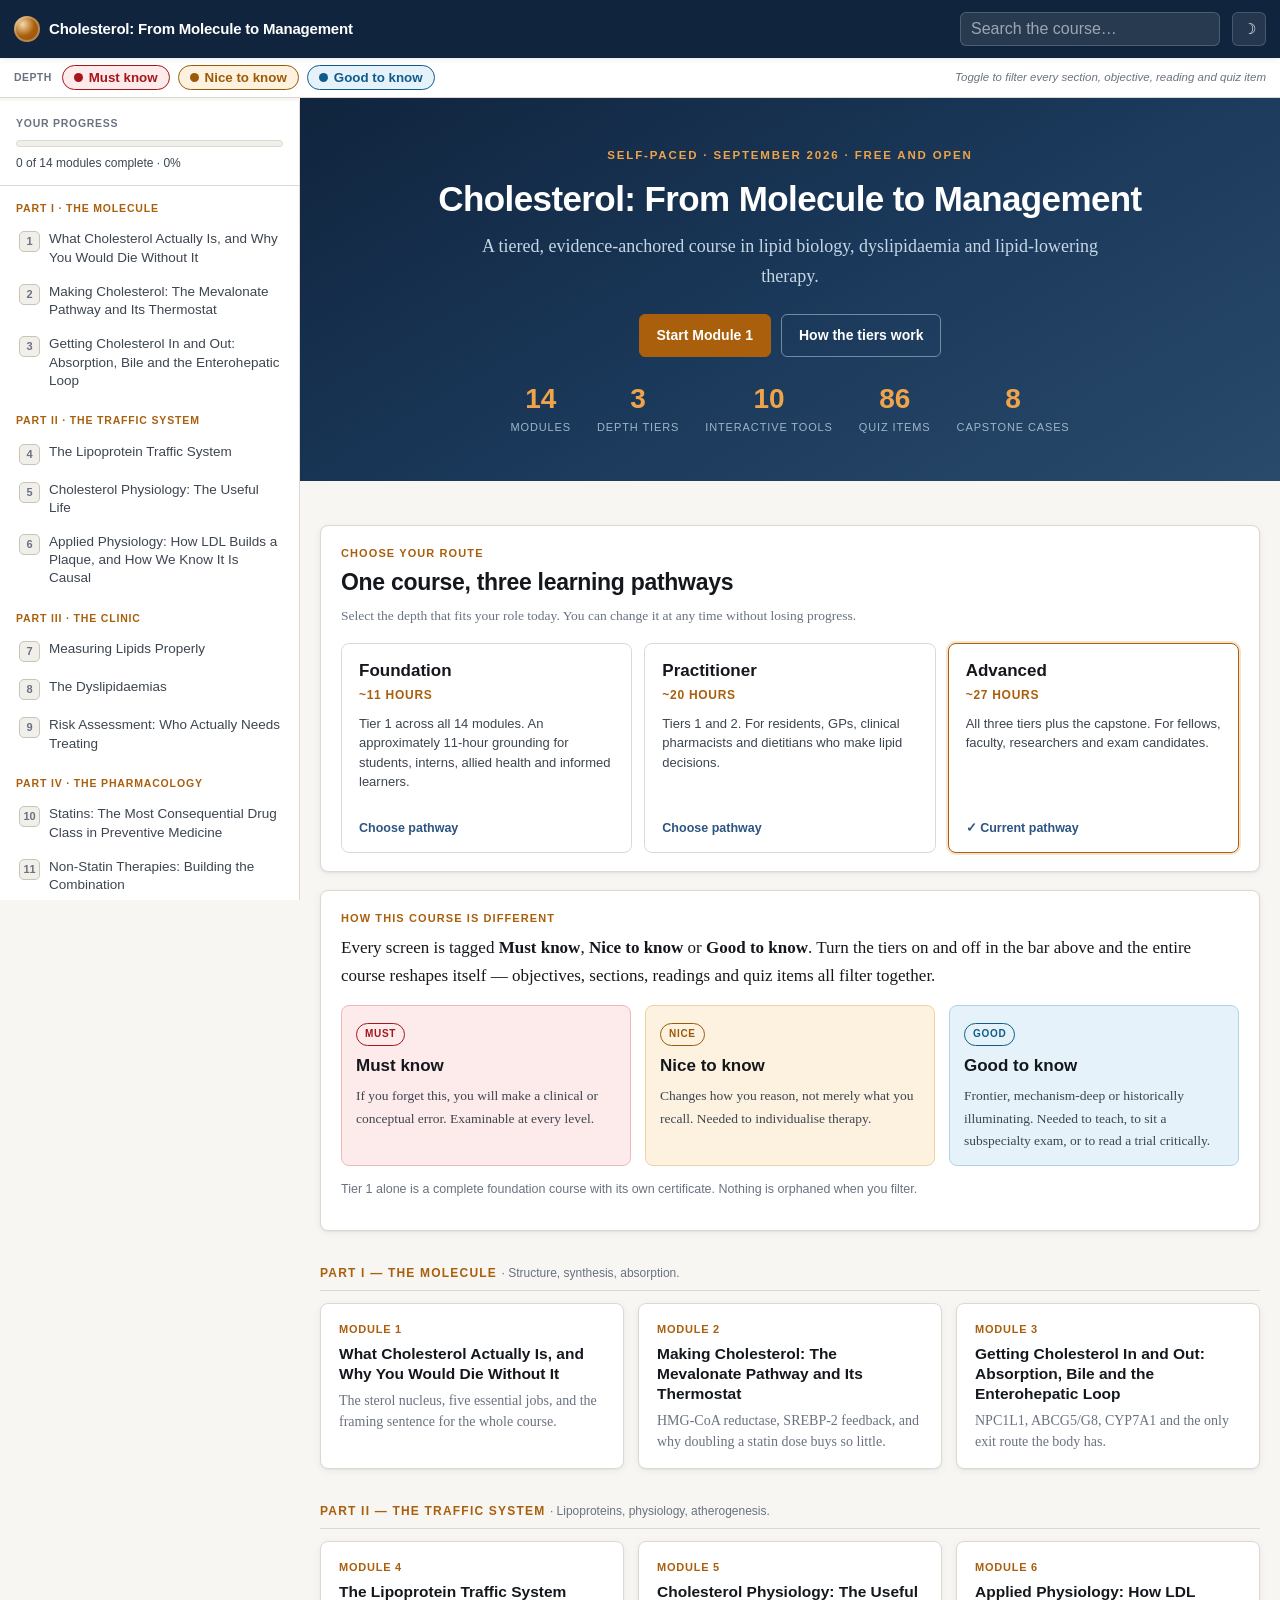
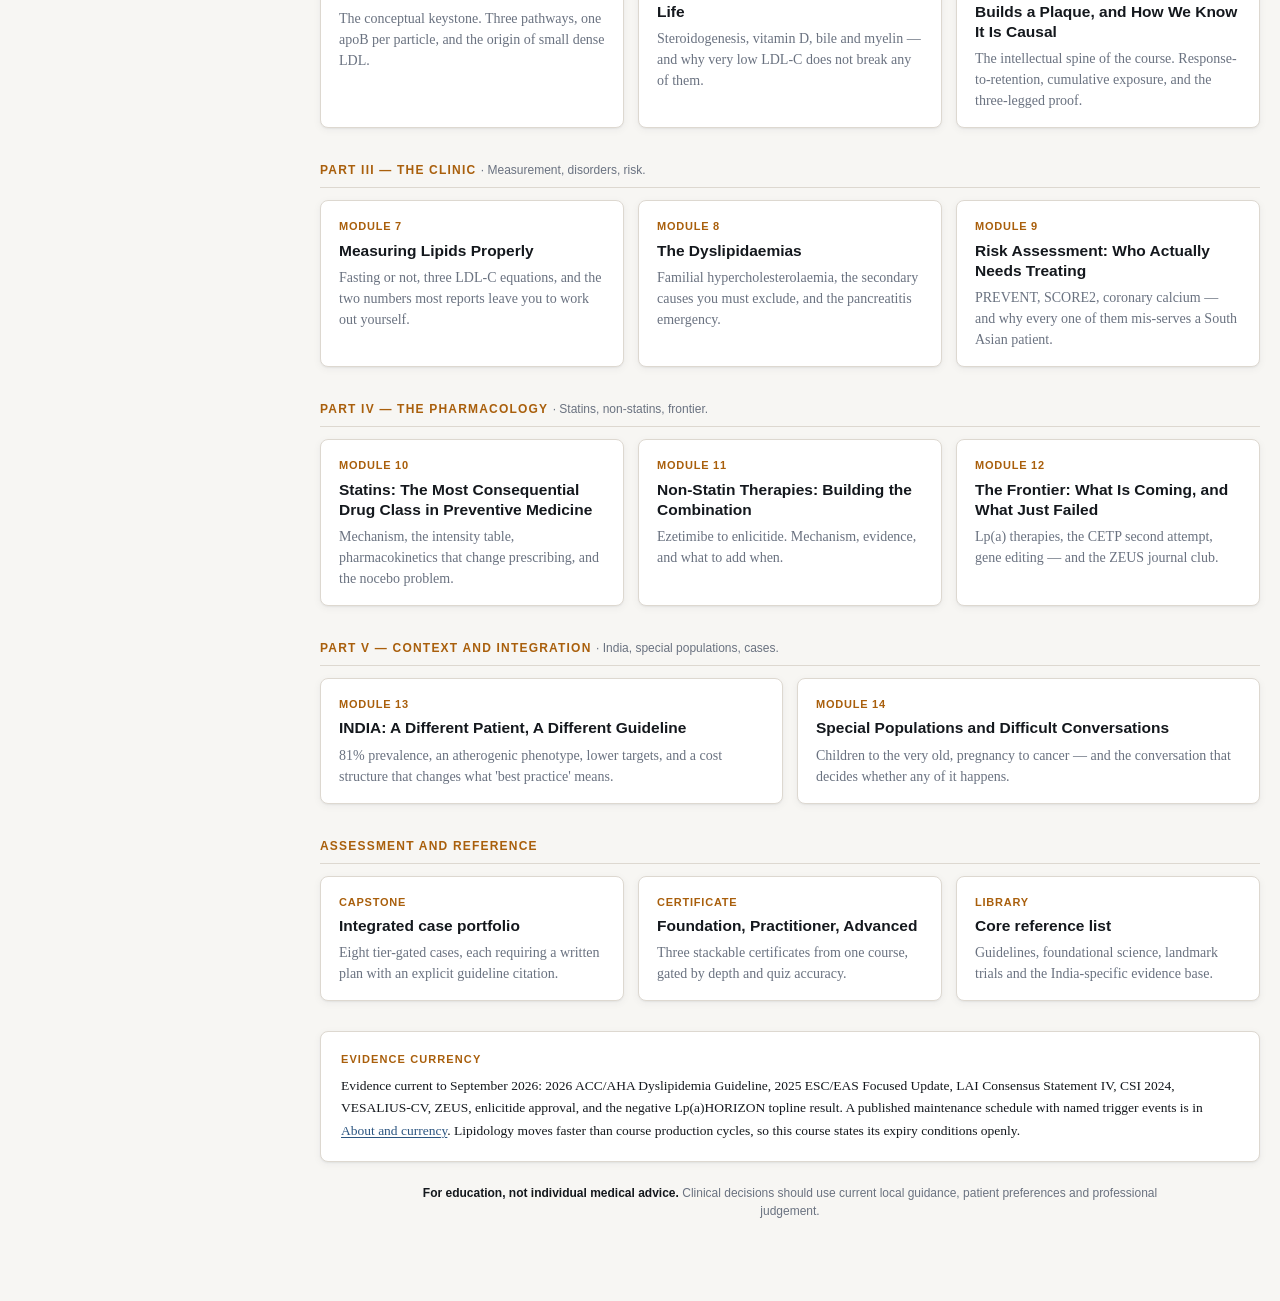
==== commit 6b7e2e4f: "Elevate course experience and evidence" ====
--- a/index.html
+++ b/index.html
@@ -4,7 +4,10 @@
 <meta charset="utf-8">
 <meta name="viewport" content="width=device-width, initial-scale=1, viewport-fit=cover">
 <title>Cholesterol: From Molecule to Management</title>
-<meta name="description" content="A tiered, evidence-anchored course in lipid biology, dyslipidaemia and lipid-lowering therapy. Global core with a dedicated India module. Evidence current to August 2026.">
+<meta name="description" content="A free, tiered course in lipid biology, dyslipidaemia and lipid-lowering therapy, with interactive tools, clinical cases and a dedicated India module. Evidence current to September 2026.">
+<meta name="author" content="Vikram S Kumar">
+<meta name="robots" content="index, follow">
+<link rel="canonical" href="https://vikramsakaleshpurkumar-byte.github.io/">
 <meta name="theme-color" content="#10243d" media="(prefers-color-scheme: light)">
 <meta name="theme-color" content="#0b1622" media="(prefers-color-scheme: dark)">
 
@@ -20,15 +23,43 @@
 <meta property="og:type" content="website">
 <meta property="og:title" content="Cholesterol: From Molecule to Management">
 <meta property="og:description" content="From the mevalonate pathway to the 2026 ACC/AHA guideline. Three depth tiers in one course. Free, open, works offline.">
-<meta name="twitter:card" content="summary">
+<meta property="og:url" content="https://vikramsakaleshpurkumar-byte.github.io/">
+<meta property="og:image" content="https://vikramsakaleshpurkumar-byte.github.io/social-card.png">
+<meta property="og:image:width" content="1200">
+<meta property="og:image:height" content="630">
+<meta property="og:image:alt" content="Cholesterol: From Molecule to Management — a free, evidence-anchored course">
+<meta name="twitter:card" content="summary_large_image">
 
 <link rel="icon" href="icon.svg" type="image/svg+xml">
 <link rel="stylesheet" href="assets/style.css">
+<script type="application/ld+json">
+{
+  "@context": "https://schema.org",
+  "@type": "Course",
+  "name": "Cholesterol: From Molecule to Management",
+  "description": "A free, tiered and evidence-anchored course in lipid biology, dyslipidaemia and lipid-lowering therapy.",
+  "url": "https://vikramsakaleshpurkumar-byte.github.io/",
+  "isAccessibleForFree": true,
+  "inLanguage": "en",
+  "provider": {
+    "@type": "Person",
+    "name": "Vikram S Kumar",
+    "sameAs": "https://orcid.org/0000-0002-1369-7682"
+  },
+  "hasCourseInstance": {
+    "@type": "CourseInstance",
+    "courseMode": "online",
+    "courseWorkload": "PT11H"
+  }
+}
+</script>
 </head>
 <body>
 
+<a class="skip-link" href="#main">Skip to course content</a>
+
 <header class="hdr">
-  <button class="icon-btn" id="menuBtn" aria-label="Open course menu">&#9776;</button>
+  <button class="icon-btn" id="menuBtn" aria-label="Open course menu" aria-expanded="false" aria-controls="sidebar">&#9776;</button>
   <a class="hdr-brand" href="#/">
     <span class="mark" aria-hidden="true"></span>
     <span class="full">Cholesterol: From Molecule to Management</span>
@@ -39,7 +70,7 @@
     <input type="search" id="search" placeholder="Search the course…" aria-label="Search the course" autocomplete="off">
     <div class="search-results" id="searchResults"></div>
   </div>
-  <button class="icon-btn" id="themeBtn" aria-label="Toggle dark mode">&#9789;</button>
+  <button class="icon-btn" id="themeBtn" aria-label="Use dark theme" aria-pressed="false">&#9789;</button>
 </header>
 
 <div class="tierbar" id="tierbar"></div>
@@ -48,7 +79,7 @@
 
 <div class="shell">
   <nav class="sidebar" id="sidebar" aria-label="Course navigation"></nav>
-  <main class="main" id="main">
+  <main class="main" id="main" tabindex="-1">
     <div class="wrap"><p class="muted">Loading course…</p></div>
   </main>
 </div>
--- a/assets/style.css
+++ b/assets/style.css
@@ -9,7 +9,7 @@
   --navy:        #10243d;
   --navy-2:      #1b3a5c;
   --navy-3:      #2c5580;
-  --accent:      #c2751a;
+  --accent:      #a95f0c;
   --accent-soft: #f5e3cb;
 
   /* Tiers */
@@ -77,6 +77,18 @@
 a { color: var(--navy-3); text-decoration-thickness: 1px; text-underline-offset: 2px; }
 a:hover { color: var(--accent); }
 [data-theme="dark"] a { color: #7fb8e8; }
+
+.skip-link {
+  position: fixed; left: 14px; top: 8px; z-index: 1000; transform: translateY(-160%);
+  background: #fff; color: #10243d; border: 2px solid var(--accent); border-radius: 6px;
+  padding: 8px 12px; font-family: var(--sans); font-weight: 700;
+}
+.skip-link:focus { transform: translateY(0); }
+.visually-hidden {
+  position: absolute !important; width: 1px !important; height: 1px !important;
+  padding: 0 !important; margin: -1px !important; overflow: hidden !important;
+  clip: rect(0, 0, 0, 0) !important; white-space: nowrap !important; border: 0 !important;
+}
 
 /* ---------- Header ---------- */
 .hdr {
@@ -261,7 +273,7 @@
 .tb-head {
   display: flex; align-items: center; gap: 10px; padding: 10px 15px; cursor: pointer;
   font-family: var(--sans); font-size: 13px; font-weight: 700; user-select: none;
-  border-bottom: 1px solid transparent;
+  border: 0; border-bottom: 1px solid transparent; width: 100%; text-align: left; color: inherit;
 }
 .tierblock.open .tb-head { border-bottom-color: var(--border); }
 .tb-head .caret { margin-left: auto; transition: transform .18s; font-size: 11px; opacity: .6; }
@@ -309,6 +321,7 @@
 .q-opt {
   display: flex; gap: 10px; align-items: flex-start; padding: 10px 13px; margin-bottom: 7px;
   border: 1.5px solid var(--border); border-radius: 6px; cursor: pointer;
+  width: 100%; text-align: left; color: var(--ink); line-height: 1.45;
   font-family: var(--sans); font-size: 14.5px; background: var(--surface); transition: all .12s;
 }
 .q-opt:hover { border-color: var(--navy-3); background: var(--surface-2); }
@@ -318,12 +331,14 @@
 .q-opt.correct .key { background: var(--ok); border-color: var(--ok); color: #fff; }
 .q-opt.wrong { border-color: var(--err); background: rgba(185,28,28,.08); }
 .q-opt.wrong .key { background: var(--err); border-color: var(--err); color: #fff; }
-.q-opt.locked { cursor: default; }
+.q-opt.locked, .q-opt:disabled { cursor: default; opacity: 1; color: var(--ink); }
 .q-fb { margin-top: 6px; padding: 10px 13px; border-radius: 6px; font-family: var(--sans);
   font-size: 13.5px; line-height: 1.55; display: none; }
 .q-fb.on { display: block; }
 .q-fb.good { background: rgba(21,128,61,.1); border-left: 3px solid var(--ok); }
 .q-fb.bad { background: rgba(185,28,28,.08); border-left: 3px solid var(--err); }
+.retry-quiz { display: inline-flex; margin-top: 10px; padding: 6px 10px; border: 1px solid currentColor;
+  border-radius: 5px; background: transparent; color: inherit; font: 700 12px var(--sans); cursor: pointer; }
 .q-meta { display: flex; align-items: center; gap: 9px; margin-bottom: 10px; }
 .q-count { font-family: var(--sans); font-size: 11.5px; color: var(--ink-3); font-weight: 600; }
 
@@ -338,7 +353,11 @@
 .btn.ghost { background: transparent; color: var(--ink); border-color: var(--border-2); }
 .btn.ghost:hover { background: var(--surface-2); color: var(--ink); border-color: var(--ink-3); }
 .btn.accent { background: var(--accent); border-color: var(--accent); }
-.btn.accent:hover { background: #a86315; border-color: #a86315; }
+.btn.accent:hover { background: #8d4d08; border-color: #8d4d08; }
+[data-theme="dark"] .btn.accent, [data-theme="dark"] #installBar .go {
+  background: #a95f0c; border-color: #a95f0c; color: #fff;
+}
+[data-theme="dark"] .btn.accent:hover { background: #8d4d08; border-color: #8d4d08; }
 .btn.sm { font-size: 12.5px; padding: 6px 12px; }
 .btn:disabled { opacity: .45; cursor: not-allowed; }
 .btnrow { display: flex; gap: 10px; flex-wrap: wrap; align-items: center; margin: 20px 0; }
@@ -412,12 +431,27 @@
 .hero h1 { color: #fff; max-width: 900px; margin: 0 auto .3em; }
 .hero .sub { color: #c5d6e6; font-size: 18px; max-width: 660px; margin: 0 auto 22px; }
 .hero .kicker { font-family: var(--sans); font-size: 11.5px; letter-spacing: .16em;
-  text-transform: uppercase; color: var(--accent); font-weight: 700; margin-bottom: 12px; }
+  text-transform: uppercase; color: #f0a44a; font-weight: 700; margin-bottom: 12px; }
 .hero-stats { display: flex; gap: 26px; justify-content: center; flex-wrap: wrap; margin-top: 28px; }
 .hero-stats .hs { text-align: center; }
-.hero-stats .n { font-family: var(--sans); font-size: 28px; font-weight: 800; color: var(--accent); line-height: 1; }
+.hero-stats .n { font-family: var(--sans); font-size: 28px; font-weight: 800; color: #f0a44a; line-height: 1; }
 .hero-stats .l { font-family: var(--sans); font-size: 11px; text-transform: uppercase;
   letter-spacing: .08em; color: #9fb6cb; margin-top: 5px; }
+
+.pathway-section h2 { margin: .25em 0 .35em; border: 0; padding: 0; }
+.path-grid { display: grid; grid-template-columns: repeat(3, minmax(0, 1fr)); gap: 12px; margin-top: 16px; }
+.path-card { display: flex; flex-direction: column; align-items: flex-start; min-height: 210px;
+  padding: 17px; border: 1.5px solid var(--border); border-radius: var(--radius);
+  background: var(--surface); color: var(--ink); text-align: left; cursor: pointer; }
+.path-card:hover { border-color: var(--navy-3); background: var(--surface-2); }
+.path-card.selected { border-color: var(--accent); box-shadow: 0 0 0 2px var(--accent-soft); }
+.path-name { font: 800 17px/1.2 var(--sans); }
+.path-time { margin-top: 6px; font: 700 12px var(--sans); color: var(--accent); text-transform: uppercase; letter-spacing: .06em; }
+.path-desc { margin: 12px 0; font-size: 13px; line-height: 1.5; color: var(--ink-2); }
+.path-action { margin-top: auto; font: 700 12.5px var(--sans); color: var(--navy-3); }
+[data-theme="dark"] .path-action { color: #7fb8e8; }
+.course-disclaimer { margin: 22px auto 0; max-width: 760px; text-align: center;
+  color: var(--ink-3); font: 12px/1.55 var(--sans); }
 
 .grid { display: grid; gap: 14px; }
 .grid.g3 { grid-template-columns: repeat(auto-fit, minmax(250px, 1fr)); }
@@ -442,7 +476,7 @@
 /* ---------- Certificate ---------- */
 .cert { background: #fffdf8; color: #10243d; border: 3px double #10243d; padding: 42px 36px;
   text-align: center; font-family: var(--serif); margin: 20px 0; }
-.cert .ct { font-family: var(--sans); font-size: 11px; letter-spacing: .3em; text-transform: uppercase; color: #c2751a; }
+.cert .ct { font-family: var(--sans); font-size: 11px; letter-spacing: .3em; text-transform: uppercase; color: #a95f0c; }
 .cert h2 { border: none; font-size: 30px; margin: 12px 0 4px; color: #10243d; }
 .cert .nm { font-size: 27px; font-style: italic; margin: 22px 0 6px; border-bottom: 1px solid #c9c3b8;
   display: inline-block; padding: 0 34px 5px; min-width: 260px; }
@@ -563,6 +597,8 @@
   .hero .sub { font-size: 16.5px; }
   .hero-stats { gap: 18px; }
   .hero-stats .n { font-size: 23px; }
+  .path-grid { grid-template-columns: 1fr; }
+  .path-card { min-height: 0; }
   .lede { font-size: 17px; }
   .hook p { font-size: 16.5px; }
   .cert { padding: 26px 18px; }
